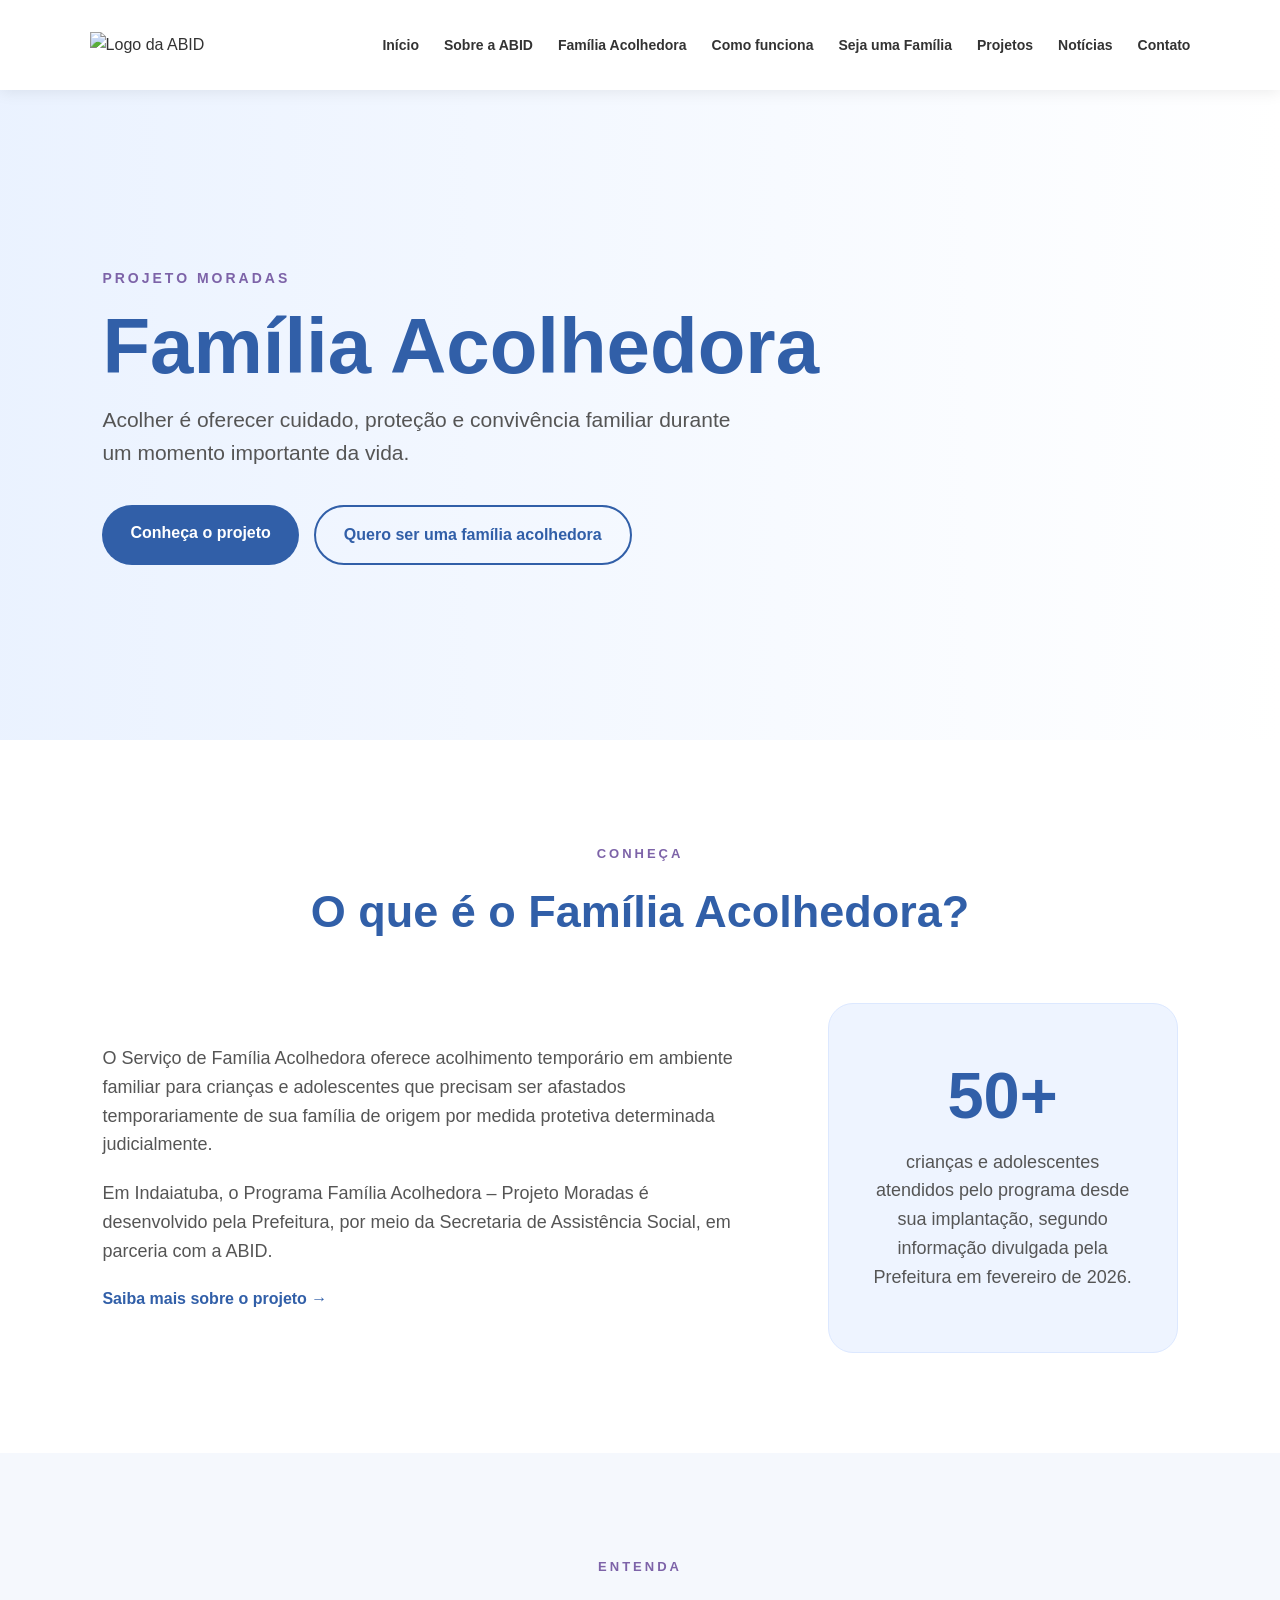
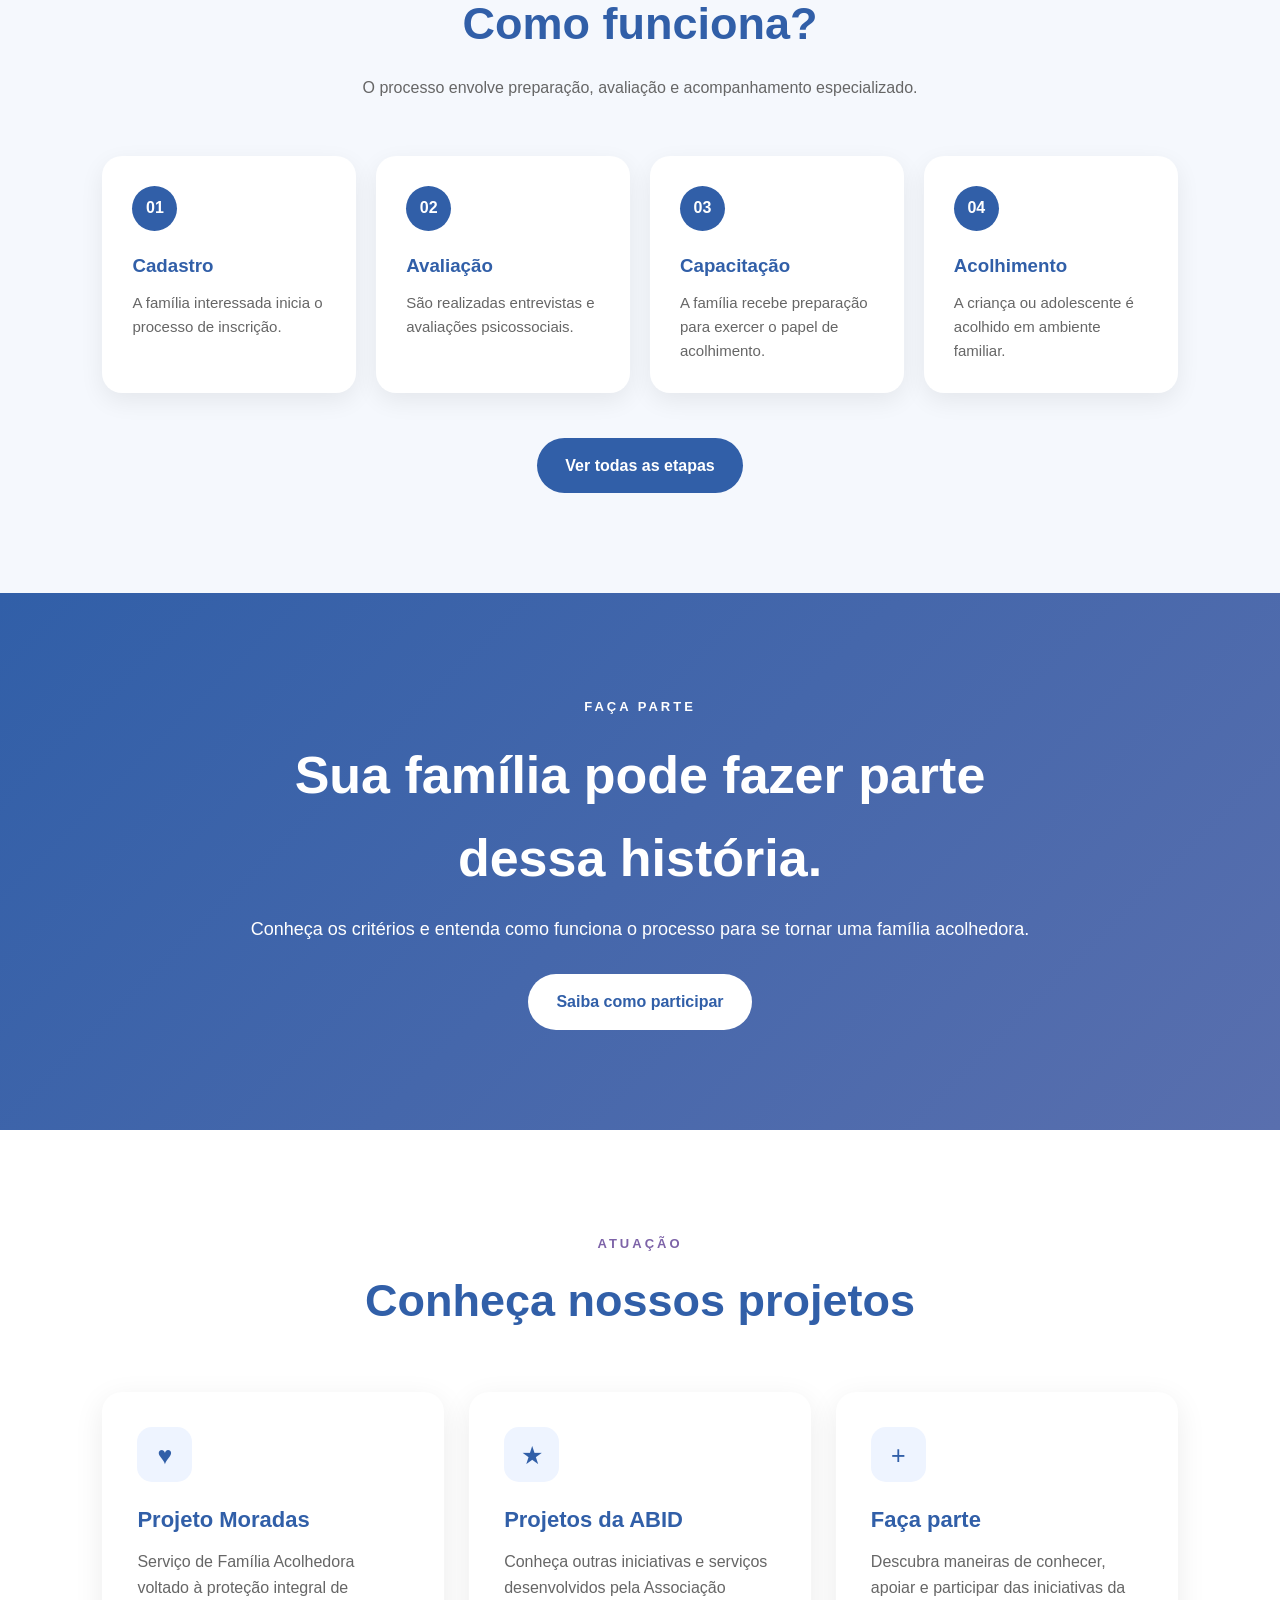
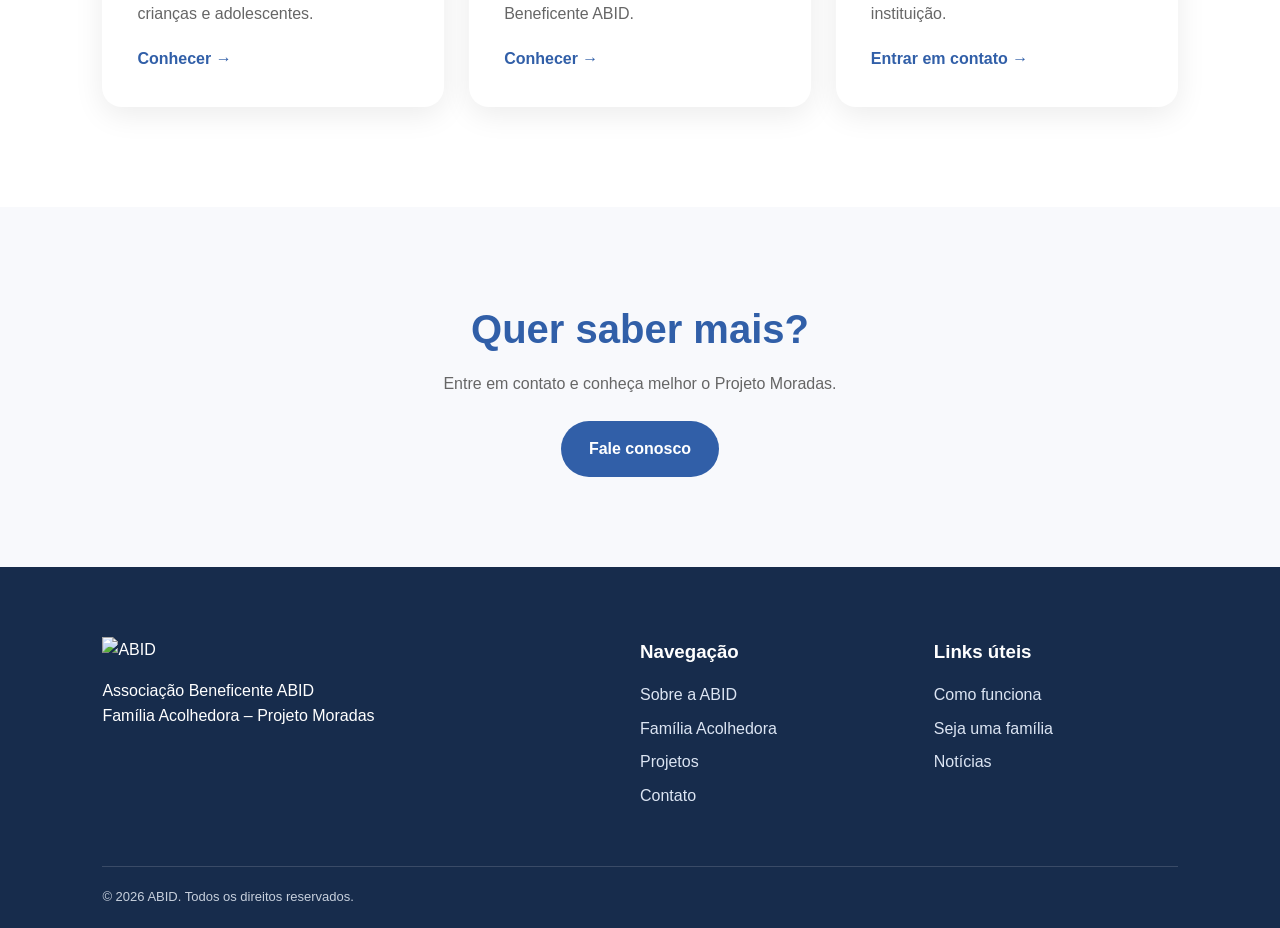
==== index.html @ ba489af8 "Add files via upload" ====
<!DOCTYPE html>
<html lang="pt-BR">

<head>
    <meta charset="UTF-8">
    <meta name="viewport" content="width=device-width, initial-scale=1.0">

    <title>ABID | Família Acolhedora - Projeto Moradas</title>

    <meta name="description"
        content="Conheça o Programa Família Acolhedora - Projeto Moradas da ABID em Indaiatuba.">

    <link rel="stylesheet" href="style.css">
</head>

<body>

    <!-- CABEÇALHO -->

    <header class="header">

        <a href="index.html" class="logo">
            <img src="./imagens/images.jpg" alt="Logo da ABID">
        </a>

        <button class="menu-button" id="menuButton">
            ☰
        </button>

        <nav class="nav" id="nav">

            <a href="index.html">Início</a>

            <a href="sobre.html">Sobre a ABID</a>

            <a href="familia-acolhedora.html">
                Família Acolhedora
            </a>

            <a href="como-funciona.html">
                Como funciona
            </a>

            <a href="seja-acolhedor.html">
                Seja uma Família
            </a>

            <a href="projetos.html">
                Projetos
            </a>

            <a href="noticias.html">
                Notícias
            </a>

            <a href="contato.html">
                Contato
            </a>

        </nav>

    </header>


    <!-- HERO -->

    <main>

        <section class="hero">

            <div class="hero-content">

                <span class="hero-label">
                    PROJETO MORADAS
                </span>

                <h1>
                    Família Acolhedora
                </h1>

                <p>
                    Acolher é oferecer cuidado, proteção e
                    convivência familiar durante um momento
                    importante da vida.
                </p>

                <div class="hero-buttons">

                    <a href="familia-acolhedora.html"
                        class="button primary">
                        Conheça o projeto
                    </a>

                    <a href="seja-acolhedor.html"
                        class="button secondary">
                        Quero ser uma família acolhedora
                    </a>

                </div>

            </div>

        </section>


        <!-- APRESENTAÇÃO -->

        <section class="section">

            <div class="section-title">

                <span>CONHEÇA</span>

                <h2>
                    O que é o Família Acolhedora?
                </h2>

            </div>

            <div class="two-columns">

                <div>

                    <p>
                        O Serviço de Família Acolhedora oferece
                        acolhimento temporário em ambiente familiar
                        para crianças e adolescentes que precisam ser
                        afastados temporariamente de sua família de
                        origem por medida protetiva determinada
                        judicialmente.
                    </p>

                    <p>
                        Em Indaiatuba, o Programa Família Acolhedora
                        – Projeto Moradas é desenvolvido pela
                        Prefeitura, por meio da Secretaria de
                        Assistência Social, em parceria com a ABID.
                    </p>

                    <a href="familia-acolhedora.html"
                        class="text-link">
                        Saiba mais sobre o projeto →
                    </a>

                </div>

                <div class="info-box">

                    <div class="info-number">
                        50+
                    </div>

                    <p>
                        crianças e adolescentes atendidos pelo
                        programa desde sua implantação, segundo
                        informação divulgada pela Prefeitura em
                        fevereiro de 2026.
                    </p>

                </div>

            </div>

        </section>


        <!-- COMO FUNCIONA -->

        <section class="section light-section">

            <div class="section-title">

                <span>ENTENDA</span>

                <h2>
                    Como funciona?
                </h2>

                <p>
                    O processo envolve preparação, avaliação e
                    acompanhamento especializado.
                </p>

            </div>

            <div class="steps">

                <div class="step">

                    <span>01</span>

                    <h3>
                        Cadastro
                    </h3>

                    <p>
                        A família interessada inicia o processo
                        de inscrição.
                    </p>

                </div>

                <div class="step">

                    <span>02</span>

                    <h3>
                        Avaliação
                    </h3>

                    <p>
                        São realizadas entrevistas e avaliações
                        psicossociais.
                    </p>

                </div>

                <div class="step">

                    <span>03</span>

                    <h3>
                        Capacitação
                    </h3>

                    <p>
                        A família recebe preparação para exercer
                        o papel de acolhimento.
                    </p>

                </div>

                <div class="step">

                    <span>04</span>

                    <h3>
                        Acolhimento
                    </h3>

                    <p>
                        A criança ou adolescente é acolhido em
                        ambiente familiar.
                    </p>

                </div>

            </div>

            <div class="center-button">

                <a href="como-funciona.html"
                    class="button primary">
                    Ver todas as etapas
                </a>

            </div>

        </section>


        <!-- SEJA UMA FAMÍLIA -->

        <section class="call-section">

            <div>

                <span>
                    FAÇA PARTE
                </span>

                <h2>
                    Sua família pode fazer parte dessa história.
                </h2>

                <p>
                    Conheça os critérios e entenda como funciona
                    o processo para se tornar uma família acolhedora.
                </p>

                <a href="seja-acolhedor.html"
                    class="button white">
                    Saiba como participar
                </a>

            </div>

        </section>


        <!-- PROJETOS -->

        <section class="section">

            <div class="section-title">

                <span>ATUAÇÃO</span>

                <h2>
                    Conheça nossos projetos
                </h2>

            </div>

            <div class="cards">

                <article class="card">

                    <div class="card-icon">
                        ♥
                    </div>

                    <h3>
                        Projeto Moradas
                    </h3>

                    <p>
                        Serviço de Família Acolhedora voltado à
                        proteção integral de crianças e adolescentes.
                    </p>

                    <a href="familia-acolhedora.html">
                        Conhecer →
                    </a>

                </article>


                <article class="card">

                    <div class="card-icon">
                        ★
                    </div>

                    <h3>
                        Projetos da ABID
                    </h3>

                    <p>
                        Conheça outras iniciativas e serviços
                        desenvolvidos pela Associação Beneficente ABID.
                    </p>

                    <a href="projetos.html">
                        Conhecer →
                    </a>

                </article>


                <article class="card">

                    <div class="card-icon">
                        +
                    </div>

                    <h3>
                        Faça parte
                    </h3>

                    <p>
                        Descubra maneiras de conhecer, apoiar e
                        participar das iniciativas da instituição.
                    </p>

                    <a href="contato.html">
                        Entrar em contato →
                    </a>

                </article>

            </div>

        </section>


        <!-- CTA -->

        <section class="final-cta">

            <h2>
                Quer saber mais?
            </h2>

            <p>
                Entre em contato e conheça melhor o Projeto Moradas.
            </p>

            <a href="contato.html"
                class="button primary">
                Fale conosco
            </a>

        </section>

    </main>


    <!-- RODAPÉ -->

    <footer class="footer">

        <div class="footer-content">

            <div>

                <img
                    src="./imagens/images.jpg"
                    alt="ABID"
                    class="footer-logo"
                >

                <p>
                    Associação Beneficente ABID
                </p>

                <p>
                    Família Acolhedora – Projeto Moradas
                </p>

            </div>


            <div>

                <h3>
                    Navegação
                </h3>

                <a href="sobre.html">
                    Sobre a ABID
                </a>

                <a href="familia-acolhedora.html">
                    Família Acolhedora
                </a>

                <a href="projetos.html">
                    Projetos
                </a>

                <a href="contato.html">
                    Contato
                </a>

            </div>


            <div>

                <h3>
                    Links úteis
                </h3>

                <a href="como-funciona.html">
                    Como funciona
                </a>

                <a href="seja-acolhedor.html">
                    Seja uma família
                </a>

                <a href="noticias.html">
                    Notícias
                </a>

            </div>

        </div>


        <div class="footer-bottom">

            <p>
                © 2026 ABID. Todos os direitos reservados.
            </p>

        </div>

    </footer>


    <script src="script.js"></script>

</body>

</html>
---- style.css ----
* {
    margin: 0;
    padding: 0;
    box-sizing: border-box;
}

html {
    scroll-behavior: smooth;
}

body {
    font-family: Arial, Helvetica, sans-serif;
    color: #333;
    background: #fff;
    line-height: 1.6;
}

a {
    text-decoration: none;
    color: inherit;
}


/* HEADER */

.header {
    height: 90px;
    padding: 0 7%;
    display: flex;
    align-items: center;
    justify-content: space-between;

    background: #fff;

    position: sticky;
    top: 0;

    z-index: 1000;

    box-shadow: 0 2px 15px rgba(0,0,0,.08);
}

.logo img {
    width: 105px;
}

.nav {
    display: flex;
    align-items: center;
    gap: 25px;
}

.nav a {
    font-size: 14px;
    font-weight: 600;
    color: #333;
    transition: .3s;
}

.nav a:hover {
    color: #315fa8;
}

.menu-button {
    display: none;
    border: none;
    background: none;
    font-size: 30px;
    cursor: pointer;
}


/* HERO */

.hero {
    min-height: 650px;

    display: flex;
    align-items: center;

    padding: 80px 8%;

    background:
        linear-gradient(
            90deg,
            rgba(234,242,255,.98),
            rgba(255,255,255,.75)
        );
}

.hero-content {
    max-width: 750px;
}

.hero-label {
    color: #7d63a8;
    font-size: 14px;
    font-weight: bold;
    letter-spacing: 3px;
}

.hero h1 {
    margin: 15px 0;

    font-size: clamp(45px, 7vw, 78px);

    line-height: 1.05;

    color: #315fa8;
}

.hero p {
    max-width: 650px;

    font-size: 21px;

    color: #555;

    margin-bottom: 35px;
}

.hero-buttons {
    display: flex;
    flex-wrap: wrap;
    gap: 15px;
}


/* BOTÕES */

.button {
    display: inline-block;

    padding: 15px 28px;

    border-radius: 30px;

    font-weight: bold;

    transition: .3s;
}

.button.primary {
    color: white;
    background: #315fa8;
}

.button.primary:hover {
    background: #244b86;
    transform: translateY(-2px);
}

.button.secondary {
    color: #315fa8;
    border: 2px solid #315fa8;
}

.button.secondary:hover {
    color: white;
    background: #315fa8;
}

.button.white {
    background: white;
    color: #315fa8;
}

.button.white:hover {
    transform: translateY(-2px);
}


/* SEÇÕES */

.section {
    padding: 100px 8%;
}

.light-section {
    background: #f5f8fd;
}

.section-title {
    max-width: 800px;
    margin: 0 auto 55px;

    text-align: center;
}

.section-title span {
    color: #7d63a8;

    font-weight: bold;

    font-size: 13px;

    letter-spacing: 3px;
}

.section-title h2 {
    color: #315fa8;

    font-size: clamp(30px, 4vw, 45px);

    margin: 10px 0 15px;
}

.section-title p {
    color: #666;
}


/* DUAS COLUNAS */

.two-columns {
    max-width: 1100px;

    margin: auto;

    display: grid;

    grid-template-columns: 1fr 350px;

    gap: 70px;

    align-items: center;
}

.two-columns p {
    margin-bottom: 20px;

    color: #555;

    font-size: 18px;
}

.text-link {
    color: #315fa8;

    font-weight: bold;
}

.info-box {
    padding: 40px;

    text-align: center;

    border-radius: 25px;

    background: #eef4ff;

    border: 1px solid #dce8ff;
}

.info-number {
    font-size: 65px;

    font-weight: bold;

    color: #315fa8;
}


/* ETAPAS */

.steps {
    max-width: 1100px;

    margin: auto;

    display: grid;

    grid-template-columns: repeat(4, 1fr);

    gap: 20px;
}

.step {
    padding: 30px;

    background: white;

    border-radius: 20px;

    box-shadow: 0 8px 25px rgba(0,0,0,.07);
}

.step span {
    display: inline-flex;

    width: 45px;
    height: 45px;

    align-items: center;
    justify-content: center;

    border-radius: 50%;

    color: white;

    background: #315fa8;

    font-weight: bold;

    margin-bottom: 20px;
}

.step h3 {
    color: #315fa8;

    margin-bottom: 10px;
}

.step p {
    color: #666;

    font-size: 15px;
}

.center-button {
    text-align: center;

    margin-top: 45px;
}


/* CHAMADA */

.call-section {
    padding: 100px 8%;

    background:
        linear-gradient(
            135deg,
            #315fa8,
            #596fae
        );

    color: white;
}

.call-section > div {
    max-width: 850px;

    margin: auto;

    text-align: center;
}

.call-section span {
    font-size: 13px;

    letter-spacing: 3px;

    font-weight: bold;
}

.call-section h2 {
    font-size: clamp(32px, 5vw, 52px);

    margin: 15px 0;
}

.call-section p {
    font-size: 18px;

    margin-bottom: 30px;
}


/* CARDS */

.cards {
    max-width: 1200px;

    margin: auto;

    display: grid;

    grid-template-columns: repeat(3, 1fr);

    gap: 25px;
}

.card {
    padding: 35px;

    border-radius: 20px;

    background: white;

    box-shadow: 0 8px 30px rgba(0,0,0,.08);

    transition: .3s;
}

.card:hover {
    transform: translateY(-7px);
}

.card-icon {
    width: 55px;
    height: 55px;

    display: flex;

    align-items: center;
    justify-content: center;

    border-radius: 15px;

    background: #eef4ff;

    color: #315fa8;

    font-size: 25px;

    margin-bottom: 20px;
}

.card h3 {
    color: #315fa8;

    font-size: 22px;

    margin-bottom: 12px;
}

.card p {
    color: #666;

    margin-bottom: 20px;
}

.card a {
    color: #315fa8;

    font-weight: bold;
}


/* CTA */

.final-cta {
    padding: 90px 20px;

    text-align: center;

    background: #f8f9fc;
}

.final-cta h2 {
    font-size: 40px;

    color: #315fa8;

    margin-bottom: 10px;
}

.final-cta p {
    color: #666;

    margin-bottom: 25px;
}


/* FOOTER */

.footer {
    background: #172c4c;

    color: white;

    padding: 70px 8% 20px;
}

.footer-content {
    max-width: 1200px;

    margin: auto;

    display: grid;

    grid-template-columns: 2fr 1fr 1fr;

    gap: 50px;
}

.footer-logo {
    width: 100px;

    margin-bottom: 15px;
}

.footer h3 {
    margin-bottom: 15px;
}

.footer a {
    display: block;

    color: #dce5f3;

    margin-bottom: 8px;
}

.footer a:hover {
    color: white;
}

.footer-bottom {
    max-width: 1200px;

    margin: 50px auto 0;

    padding-top: 20px;

    border-top: 1px solid rgba(255,255,255,.15);

    color: #c7d0dd;

    font-size: 13px;
}


/* CELULAR */

@media (max-width: 1000px) {

    .menu-button {
        display: block;
    }

    .nav {
        display: none;

        position: absolute;

        top: 90px;
        left: 0;

        width: 100%;

        padding: 25px;

        background: white;

        flex-direction: column;

        box-shadow: 0 10px 20px rgba(0,0,0,.08);
    }

    .nav.active {
        display: flex;
    }

    .two-columns {
        grid-template-columns: 1fr;
    }

    .steps {
        grid-template-columns: repeat(2, 1fr);
    }

    .cards {
        grid-template-columns: 1fr;
    }

    .footer-content {
        grid-template-columns: 1fr;
    }
}


@media (max-width: 600px) {

    .header {
        padding: 0 5%;
    }

    .hero {
        min-height: 580px;

        padding: 60px 6%;
    }

    .hero p {
        font-size: 17px;
    }

    .hero-buttons {
        flex-direction: column;
    }

    .button {
        text-align: center;
    }

    .section {
        padding: 70px 6%;
    }

    .steps {
        grid-template-columns: 1fr;
    }

    .call-section {
        padding: 80px 6%;
    }
}

/* FORMULÁRIO DE CONTATO */

.contact-form {
    max-width: 800px;
    margin: auto;

    display: flex;
    flex-direction: column;

    gap: 18px;
}

.contact-form input,
.contact-form textarea {
    width: 100%;

    padding: 16px 18px;

    border: 1px solid #d9dfeb;

    border-radius: 12px;

    font-family: Arial, Helvetica, sans-serif;

    font-size: 16px;

    outline: none;

    transition: .3s;
}

.contact-form input:focus,
.contact-form textarea:focus {
    border-color: #315fa8;

    box-shadow: 0 0 0 3px rgba(49, 95, 168, .1);
}

.contact-form textarea {
    resize: vertical;
}

.contact-form button {
    border: none;

    cursor: pointer;

    align-self: flex-start;
}
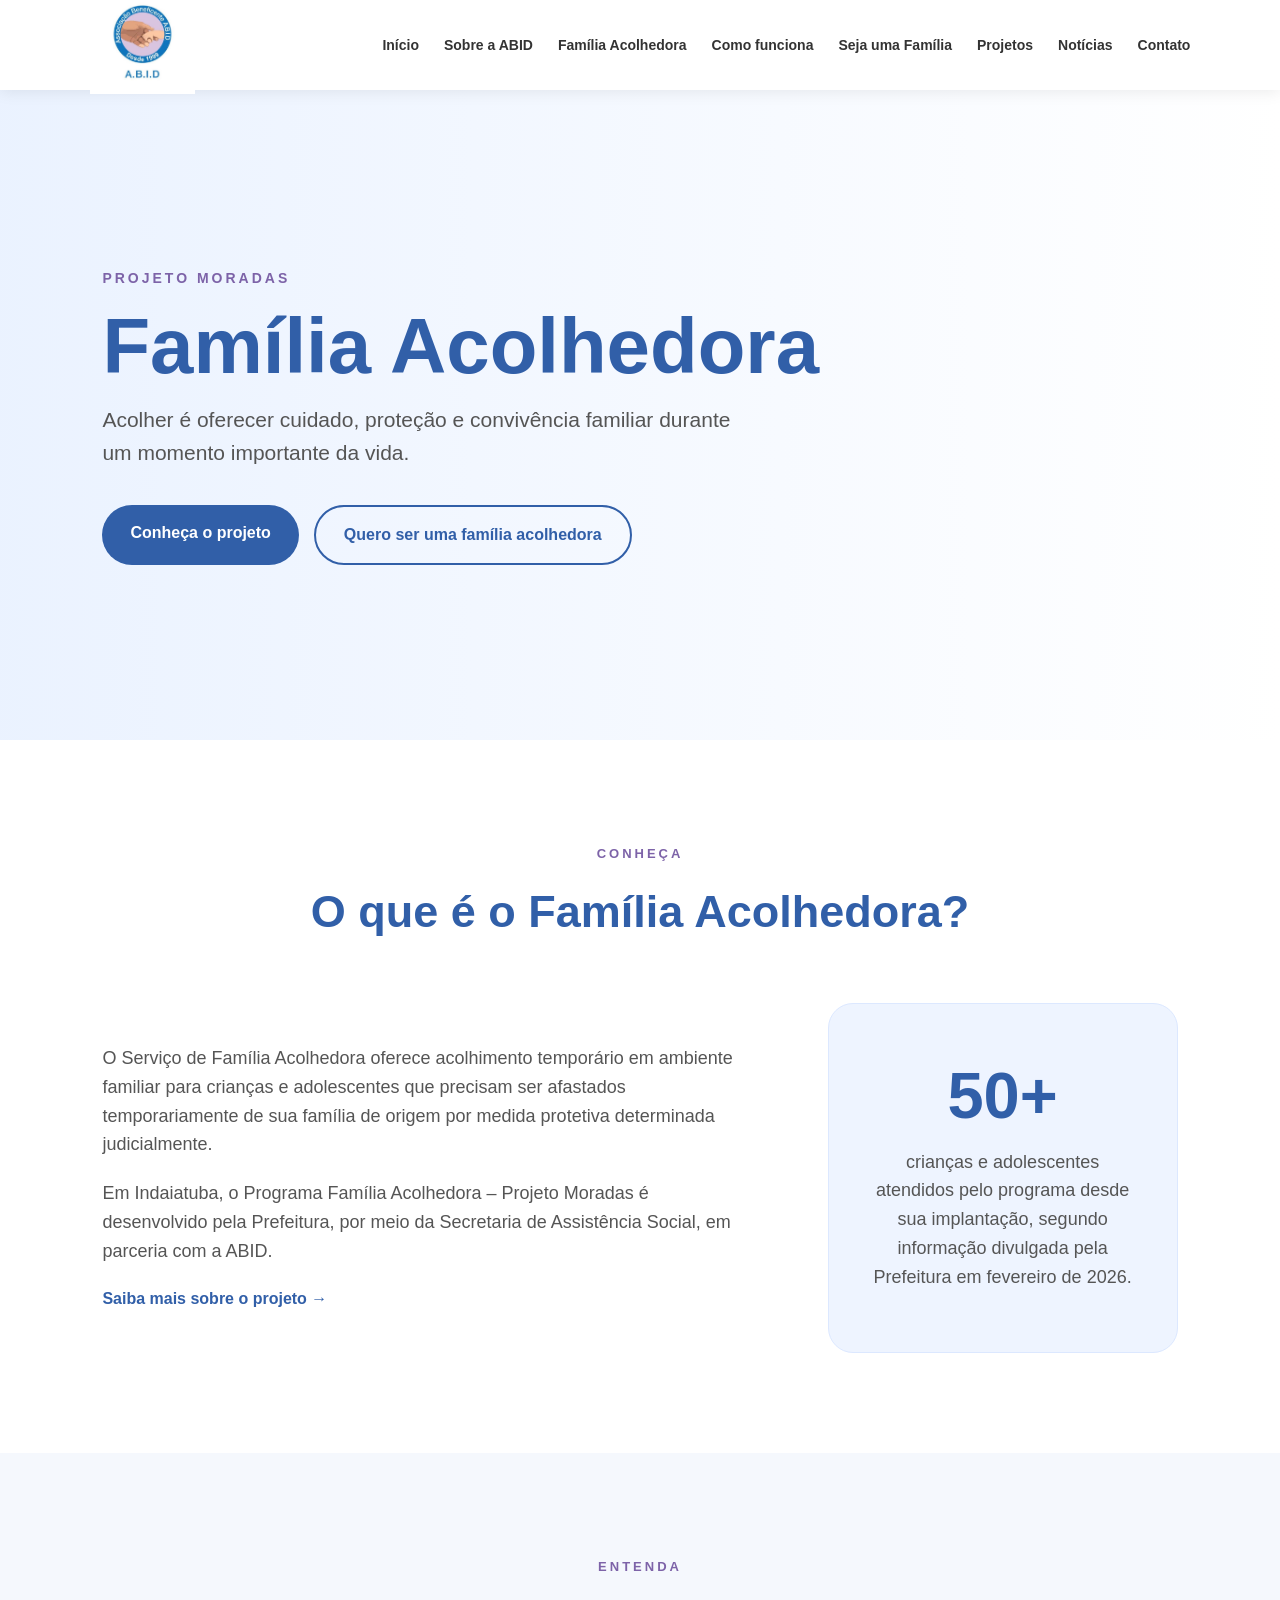
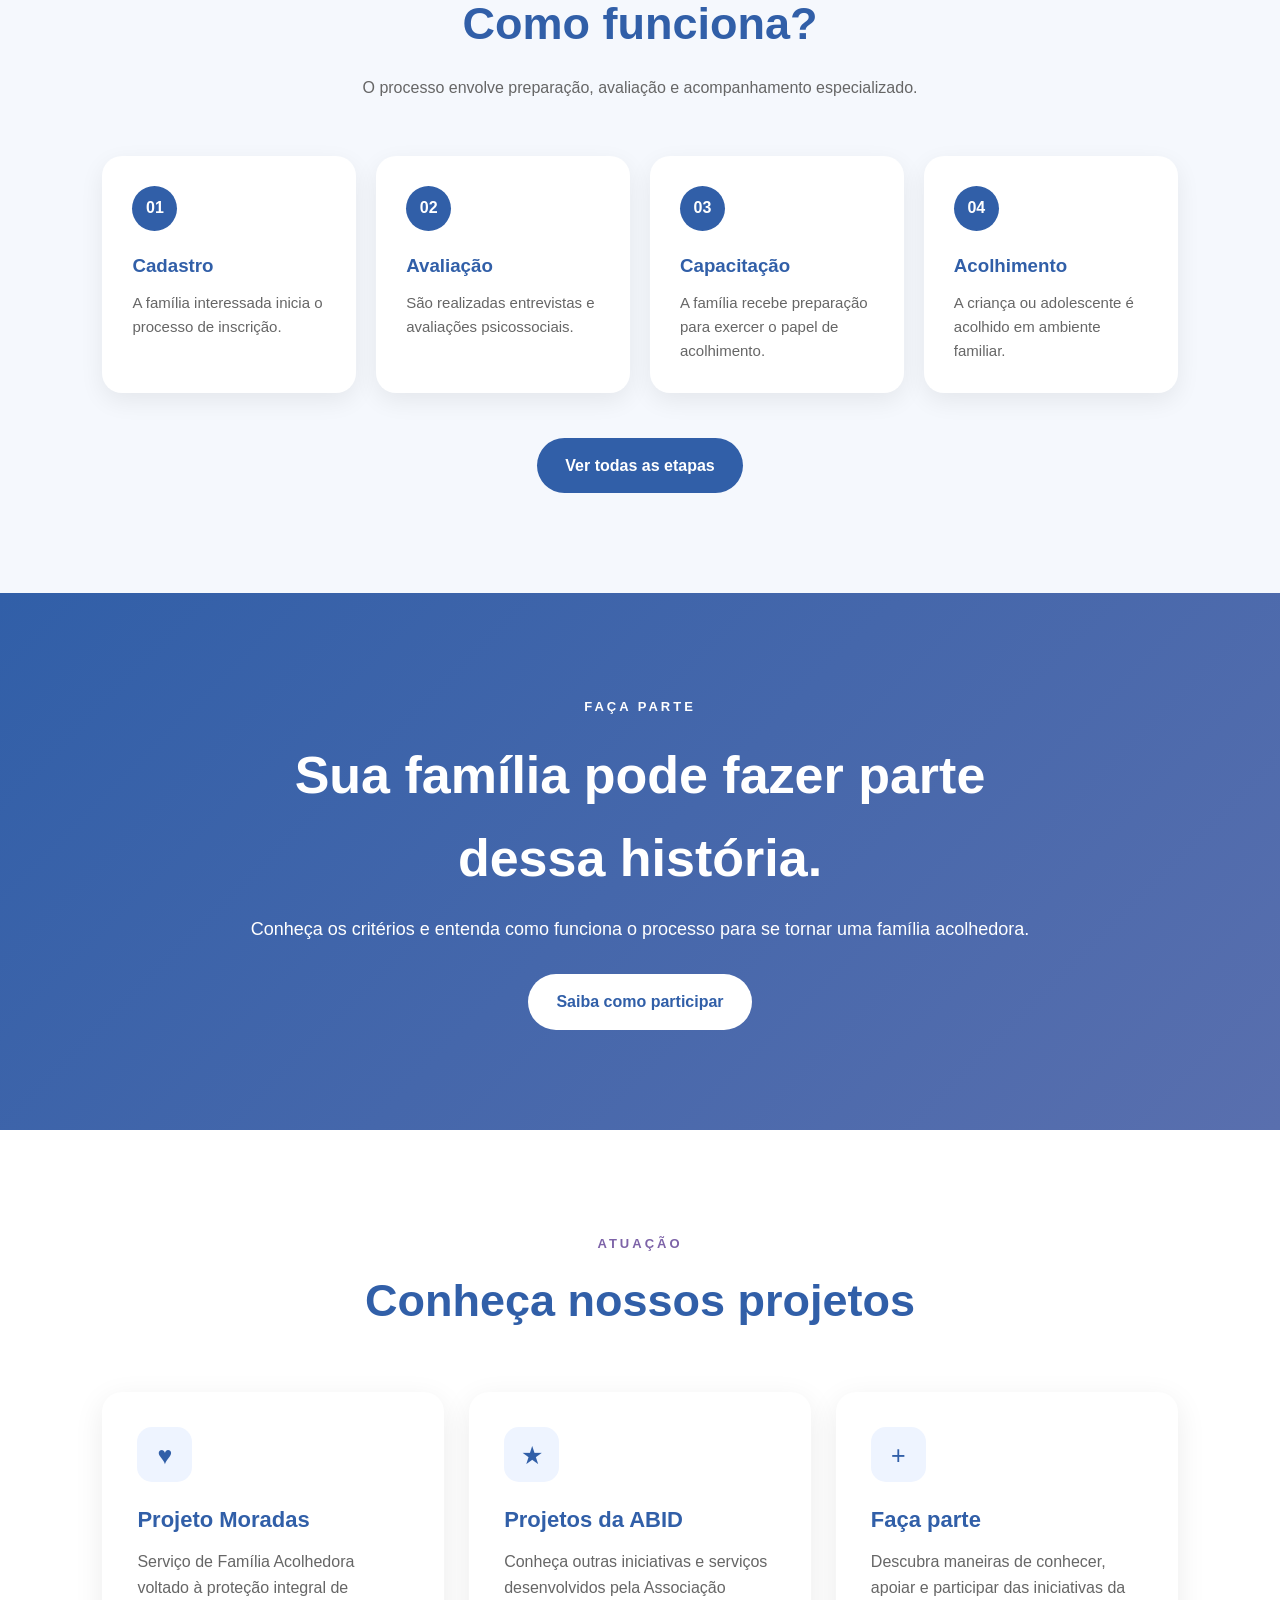
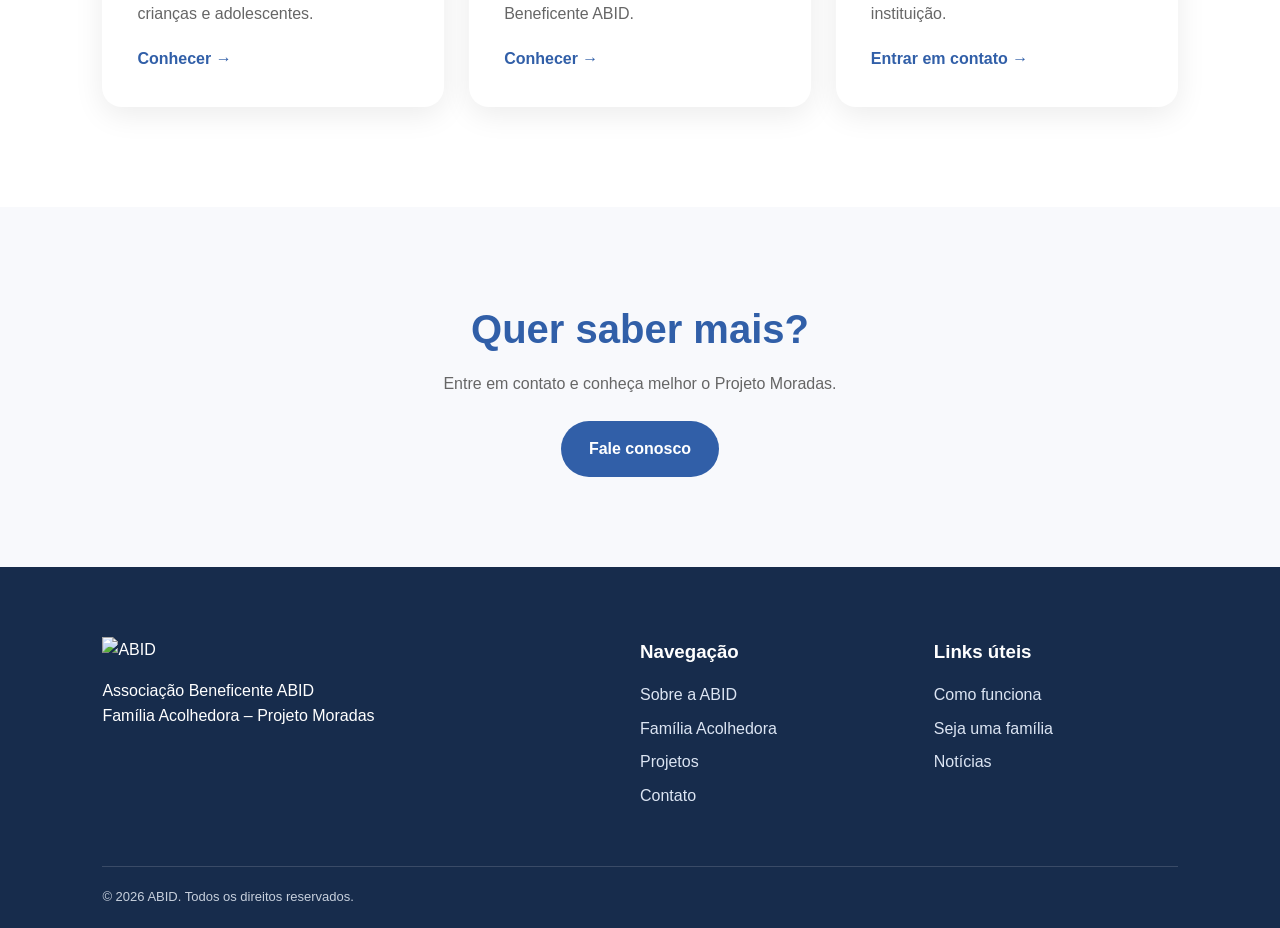
==== commit a93cb3e2: "Update index.html" ====
--- a/index.html
+++ b/index.html
@@ -20,7 +20,7 @@
     <header class="header">
 
         <a href="index.html" class="logo">
-            <img src="./imagens/images.jpg" alt="Logo da ABID">
+            <img src="images.jpg" alt="Logo da ABID">
         </a>
 
         <button class="menu-button" id="menuButton">
@@ -484,4 +484,4 @@
 
 </body>
 
-</html>+</html>
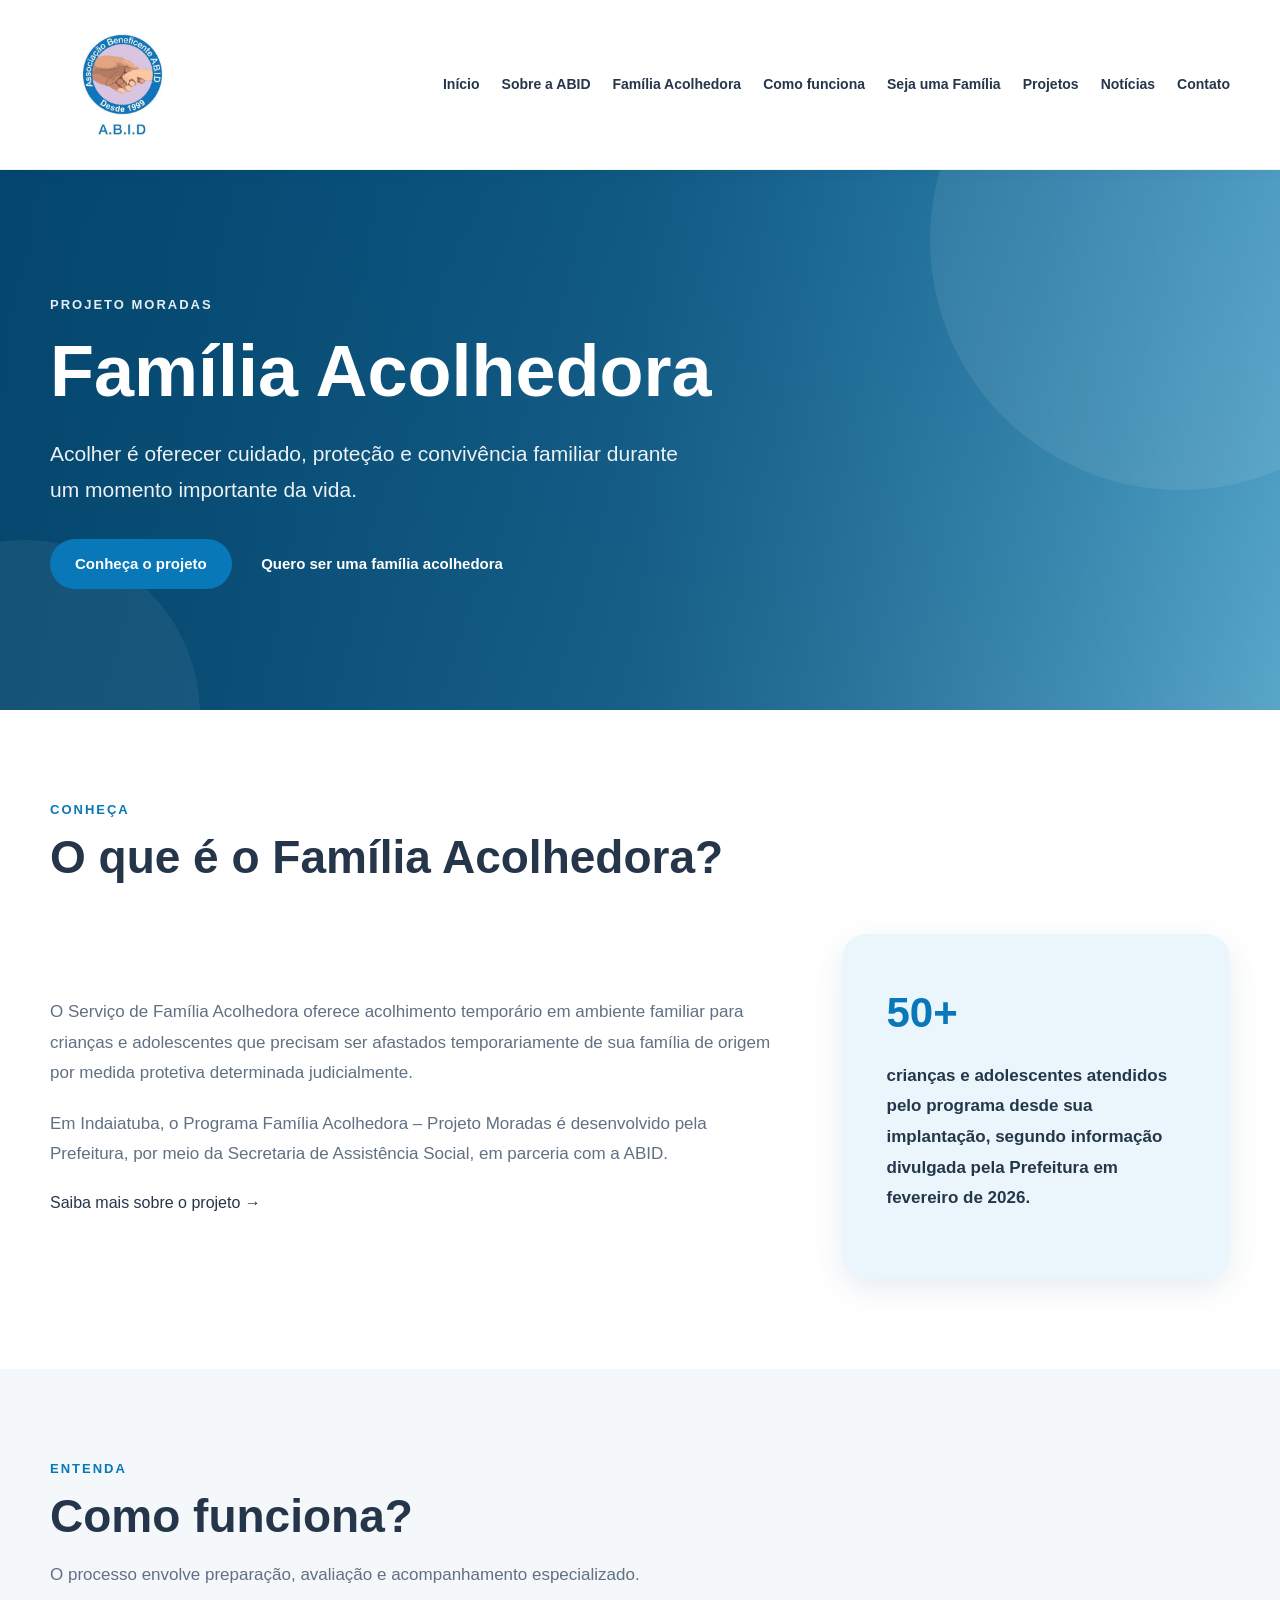
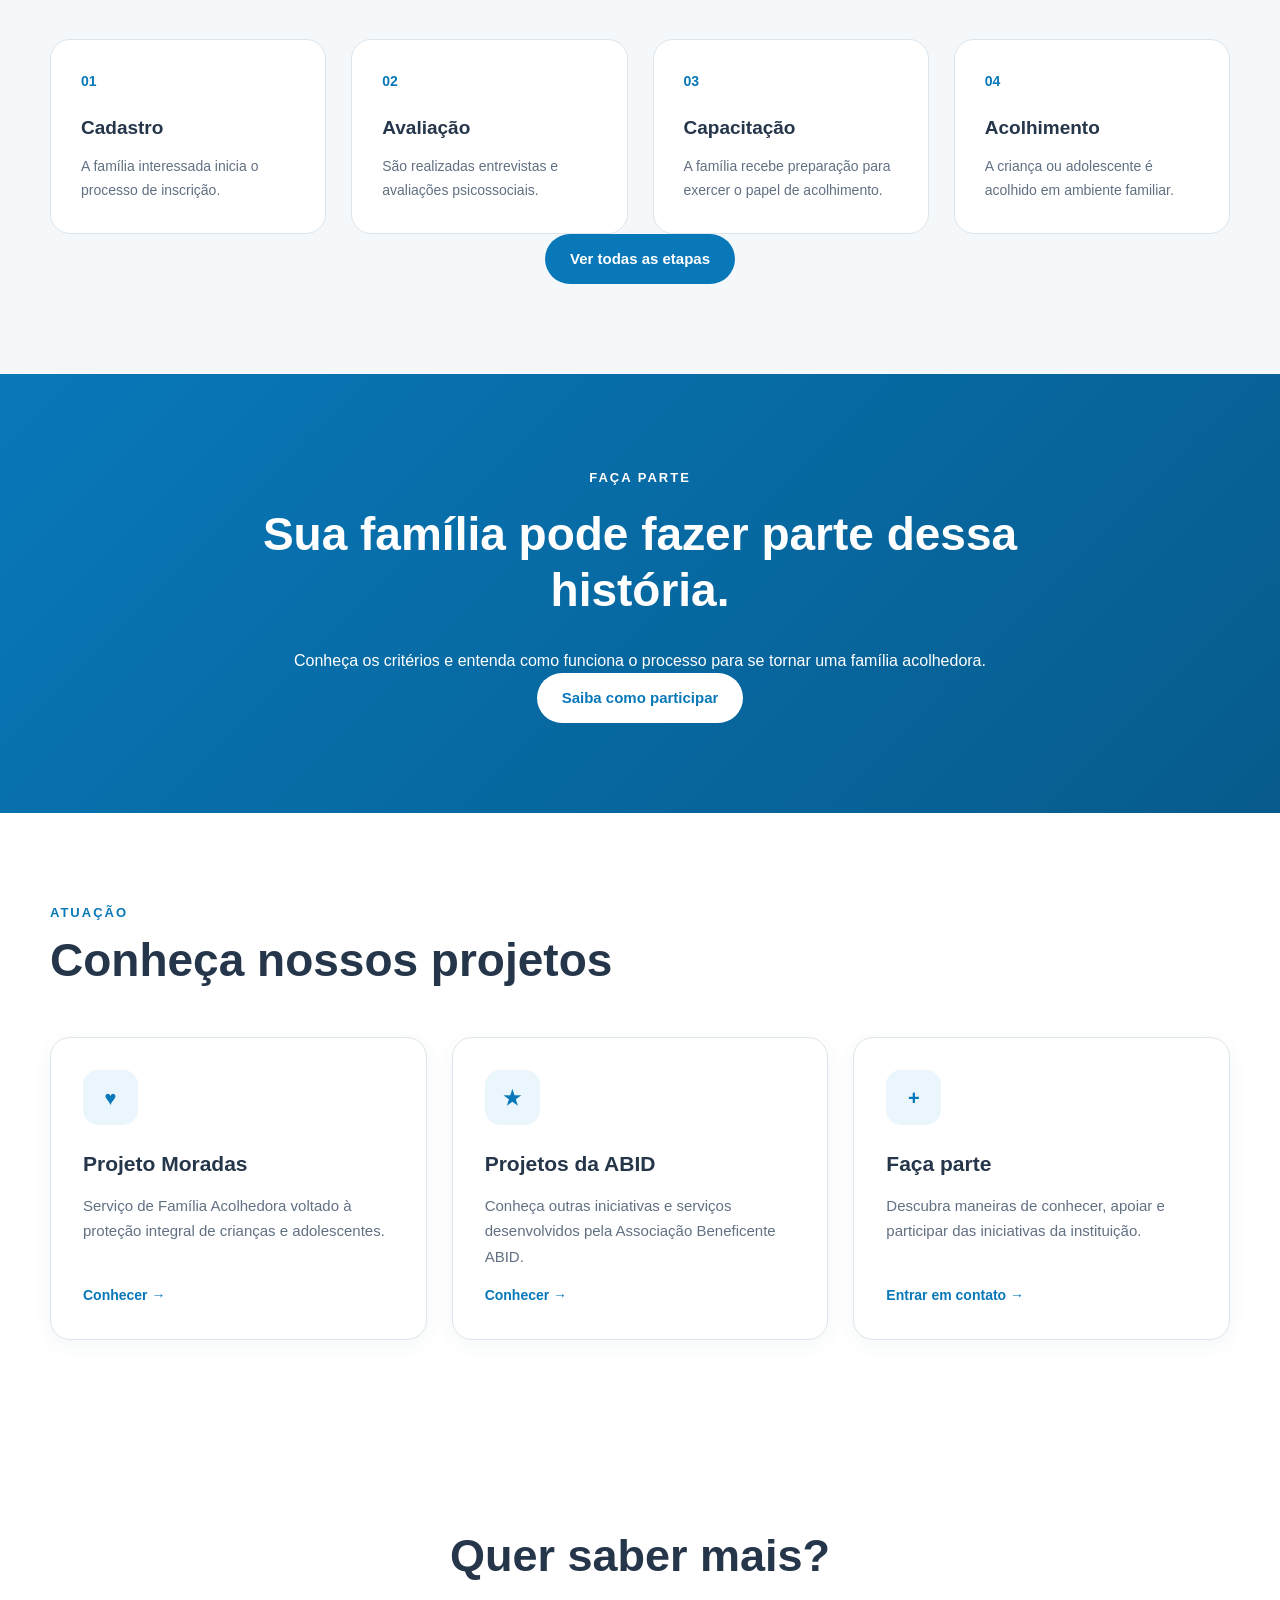
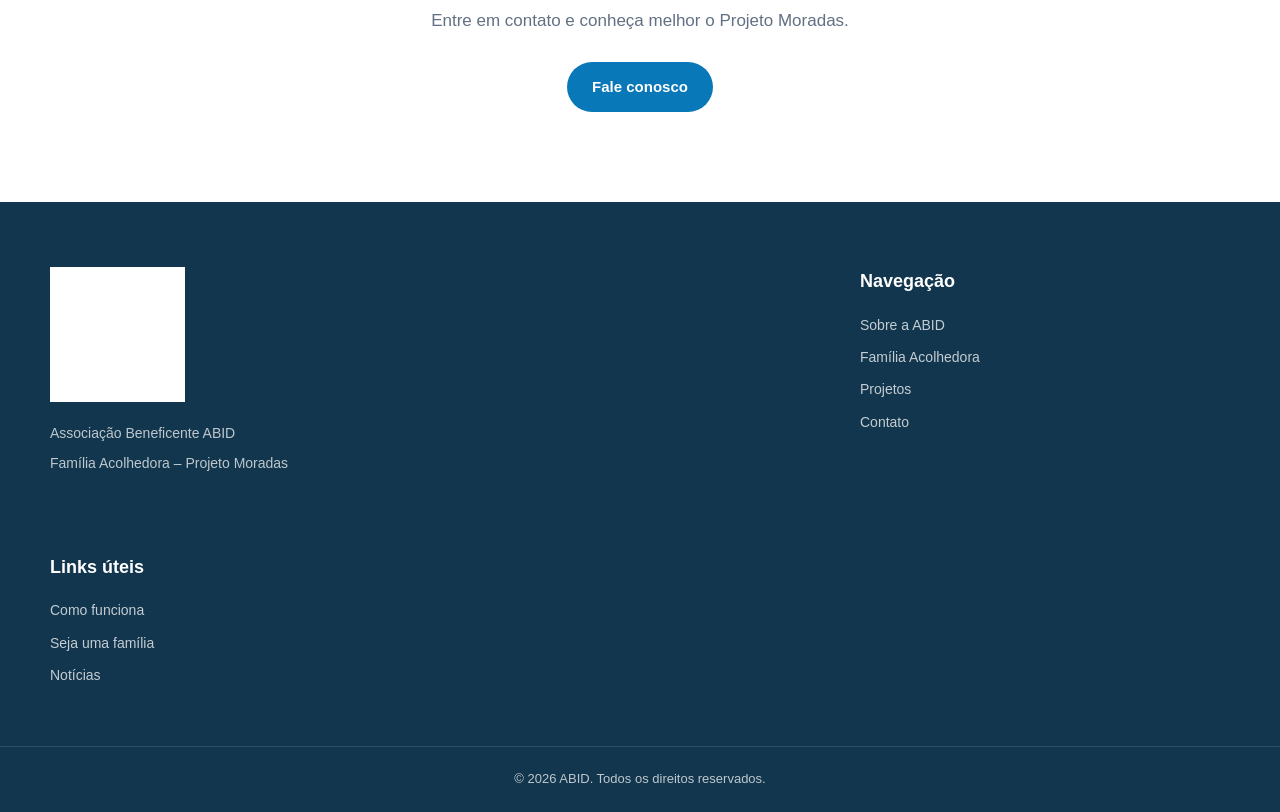
==== commit d509f966: "Update index.html" ====
--- a/index.html
+++ b/index.html
@@ -405,7 +405,7 @@
             <div>
 
                 <img
-                    src="./imagens/images.jpg"
+                    src="images.jpg"
                     alt="ABID"
                     class="footer-logo"
                 >
--- a/style.css
+++ b/style.css
@@ -1,3 +1,13 @@
+/* =========================================================
+   ABID - SITE
+   CSS COMPLETO E RESPONSIVO
+   ========================================================= */
+
+
+/* =========================================================
+   RESET
+   ========================================================= */
+
 * {
     margin: 0;
     padding: 0;
@@ -10,9 +20,16 @@
 
 body {
     font-family: Arial, Helvetica, sans-serif;
-    color: #333;
-    background: #fff;
+    color: #26364a;
+    background: #ffffff;
     line-height: 1.6;
+    overflow-x: hidden;
+}
+
+img {
+    max-width: 100%;
+    height: auto;
+    display: block;
 }
 
 a {
@@ -20,206 +37,395 @@
     color: inherit;
 }
 
-
-/* HEADER */
+button,
+input,
+textarea {
+    font-family: inherit;
+}
+
+
+/* =========================================================
+   CORES
+   ========================================================= */
+
+:root {
+    --azul: #0878b9;
+    --azul-escuro: #075b8c;
+    --azul-claro: #eaf6fc;
+
+    --texto: #26364a;
+    --texto-claro: #617083;
+
+    --branco: #ffffff;
+    --cinza: #f5f8fa;
+    --borda: #dce5eb;
+
+    --sombra: 0 10px 30px rgba(30, 70, 100, 0.10);
+
+    --largura: 1180px;
+}
+
+
+/* =========================================================
+   CONTAINER
+   ========================================================= */
+
+.container {
+    width: min(1180px, calc(100% - 40px));
+    margin: 0 auto;
+}
+
+
+/* =========================================================
+   CABEÇALHO
+   ========================================================= */
 
 .header {
-    height: 90px;
-    padding: 0 7%;
+    width: 100%;
+    min-height: 82px;
+
+    background: var(--branco);
+
     display: flex;
     align-items: center;
     justify-content: space-between;
 
-    background: #fff;
+    padding: 12px max(20px, calc((100% - var(--largura)) / 2));
+
+    border-bottom: 1px solid rgba(0, 0, 0, 0.06);
 
     position: sticky;
     top: 0;
-
     z-index: 1000;
 
-    box-shadow: 0 2px 15px rgba(0,0,0,.08);
+    box-shadow: 0 2px 15px rgba(0, 0, 0, 0.04);
+}
+
+
+/* =========================================================
+   LOGO
+   ========================================================= */
+
+.logo {
+    display: flex;
+    align-items: center;
+
+    flex-shrink: 0;
 }
 
 .logo img {
-    width: 105px;
-}
+    width: 145px;
+    height: auto;
+}
+
+
+/* =========================================================
+   MENU
+   ========================================================= */
 
 .nav {
     display: flex;
     align-items: center;
-    gap: 25px;
+    gap: 22px;
 }
 
 .nav a {
+    color: var(--texto);
+
     font-size: 14px;
     font-weight: 600;
-    color: #333;
-    transition: .3s;
+
+    padding: 10px 0;
+
+    position: relative;
+
+    transition: color 0.25s ease;
+}
+
+.nav a::after {
+    content: "";
+
+    position: absolute;
+
+    left: 0;
+    bottom: 2px;
+
+    width: 0;
+    height: 2px;
+
+    background: var(--azul);
+
+    transition: width 0.25s ease;
 }
 
 .nav a:hover {
-    color: #315fa8;
-}
+    color: var(--azul);
+}
+
+.nav a:hover::after {
+    width: 100%;
+}
+
+
+/* =========================================================
+   BOTÃO DO MENU MOBILE
+   ========================================================= */
 
 .menu-button {
     display: none;
+
     border: none;
-    background: none;
-    font-size: 30px;
+    background: transparent;
+
+    font-size: 28px;
+
+    color: var(--azul);
+
     cursor: pointer;
-}
-
-
-/* HERO */
+
+    padding: 5px 8px;
+}
+
+
+/* =========================================================
+   HERO
+   ========================================================= */
 
 .hero {
-    min-height: 650px;
+    min-height: 540px;
 
     display: flex;
     align-items: center;
 
-    padding: 80px 8%;
+    position: relative;
 
     background:
         linear-gradient(
             90deg,
-            rgba(234,242,255,.98),
-            rgba(255,255,255,.75)
+            rgba(4, 67, 105, 0.94),
+            rgba(4, 67, 105, 0.72),
+            rgba(4, 67, 105, 0.25)
+        ),
+        linear-gradient(
+            135deg,
+            #0878b9,
+            #75c7e8
         );
+
+    color: white;
+
+    overflow: hidden;
+}
+
+.hero::before {
+    content: "";
+
+    position: absolute;
+
+    width: 500px;
+    height: 500px;
+
+    border-radius: 50%;
+
+    right: -150px;
+    top: -180px;
+
+    background: rgba(255, 255, 255, 0.08);
+}
+
+.hero::after {
+    content: "";
+
+    position: absolute;
+
+    width: 350px;
+    height: 350px;
+
+    border-radius: 50%;
+
+    left: -150px;
+    bottom: -180px;
+
+    background: rgba(255, 255, 255, 0.06);
 }
 
 .hero-content {
-    max-width: 750px;
+    width: min(1180px, calc(100% - 40px));
+
+    margin: 0 auto;
+
+    position: relative;
+
+    z-index: 2;
+
+    padding: 80px 0;
 }
 
 .hero-label {
-    color: #7d63a8;
-    font-size: 14px;
-    font-weight: bold;
-    letter-spacing: 3px;
+    display: inline-block;
+
+    font-size: 13px;
+    font-weight: 700;
+
+    letter-spacing: 2px;
+
+    margin-bottom: 18px;
+
+    opacity: 0.9;
 }
 
 .hero h1 {
-    margin: 15px 0;
-
-    font-size: clamp(45px, 7vw, 78px);
-
-    line-height: 1.05;
-
-    color: #315fa8;
+    max-width: 760px;
+
+    font-size: clamp(42px, 6vw, 72px);
+
+    line-height: 1.08;
+
+    margin-bottom: 25px;
 }
 
 .hero p {
     max-width: 650px;
 
-    font-size: 21px;
-
-    color: #555;
-
-    margin-bottom: 35px;
-}
-
-.hero-buttons {
-    display: flex;
-    flex-wrap: wrap;
-    gap: 15px;
-}
-
-
-/* BOTÕES */
+    font-size: clamp(17px, 2vw, 21px);
+
+    line-height: 1.7;
+
+    margin-bottom: 32px;
+
+    color: rgba(255, 255, 255, 0.92);
+}
+
+
+/* =========================================================
+   BOTÕES
+   ========================================================= */
 
 .button {
-    display: inline-block;
-
-    padding: 15px 28px;
+    display: inline-flex;
+
+    align-items: center;
+    justify-content: center;
+
+    min-height: 50px;
+
+    padding: 13px 25px;
 
     border-radius: 30px;
 
-    font-weight: bold;
-
-    transition: .3s;
+    font-size: 15px;
+    font-weight: 700;
+
+    transition:
+        transform 0.2s ease,
+        box-shadow 0.2s ease,
+        background 0.2s ease;
+
+    cursor: pointer;
+}
+
+.button:hover {
+    transform: translateY(-2px);
+
+    box-shadow: 0 8px 20px rgba(0, 0, 0, 0.15);
 }
 
 .button.primary {
+    background: var(--azul);
+
     color: white;
-    background: #315fa8;
 }
 
 .button.primary:hover {
-    background: #244b86;
-    transform: translateY(-2px);
-}
-
-.button.secondary {
-    color: #315fa8;
-    border: 2px solid #315fa8;
-}
-
-.button.secondary:hover {
-    color: white;
-    background: #315fa8;
+    background: var(--azul-escuro);
 }
 
 .button.white {
     background: white;
-    color: #315fa8;
+
+    color: var(--azul);
 }
 
 .button.white:hover {
-    transform: translateY(-2px);
-}
-
-
-/* SEÇÕES */
+    background: #f1f8fc;
+}
+
+
+/* =========================================================
+   SEÇÕES
+   ========================================================= */
 
 .section {
-    padding: 100px 8%;
+    width: min(var(--largura), calc(100% - 40px));
+
+    margin: 0 auto;
+
+    padding: 90px 0;
 }
 
 .light-section {
-    background: #f5f8fd;
-}
+    width: 100%;
+
+    max-width: none;
+
+    padding-left: max(20px, calc((100% - var(--largura)) / 2));
+    padding-right: max(20px, calc((100% - var(--largura)) / 2));
+
+    background: var(--cinza);
+}
+
+
+/* =========================================================
+   TÍTULOS DAS SEÇÕES
+   ========================================================= */
 
 .section-title {
-    max-width: 800px;
-    margin: 0 auto 55px;
-
-    text-align: center;
+    max-width: 780px;
+
+    margin-bottom: 50px;
 }
 
 .section-title span {
-    color: #7d63a8;
-
-    font-weight: bold;
+    display: block;
+
+    color: var(--azul);
 
     font-size: 13px;
 
-    letter-spacing: 3px;
+    font-weight: 800;
+
+    letter-spacing: 2px;
+
+    margin-bottom: 10px;
 }
 
 .section-title h2 {
-    color: #315fa8;
-
-    font-size: clamp(30px, 4vw, 45px);
-
-    margin: 10px 0 15px;
+    color: var(--texto);
+
+    font-size: clamp(30px, 4vw, 46px);
+
+    line-height: 1.15;
+
+    margin-bottom: 18px;
 }
 
 .section-title p {
-    color: #666;
-}
-
-
-/* DUAS COLUNAS */
+    color: var(--texto-claro);
+
+    font-size: 17px;
+
+    line-height: 1.7;
+}
+
+
+/* =========================================================
+   DUAS COLUNAS
+   ========================================================= */
 
 .two-columns {
-    max-width: 1100px;
-
-    margin: auto;
-
     display: grid;
 
-    grid-template-columns: 1fr 350px;
+    grid-template-columns: 1.3fr 0.7fr;
 
     gap: 70px;
 
@@ -227,395 +433,300 @@
 }
 
 .two-columns p {
+    color: var(--texto-claro);
+
+    font-size: 17px;
+
+    line-height: 1.8;
+
     margin-bottom: 20px;
-
-    color: #555;
-
-    font-size: 18px;
-}
-
-.text-link {
-    color: #315fa8;
-
-    font-weight: bold;
-}
+}
+
+
+/* =========================================================
+   BOX DE INFORMAÇÃO
+   ========================================================= */
 
 .info-box {
-    padding: 40px;
-
-    text-align: center;
+    background: var(--azul-claro);
 
     border-radius: 25px;
 
-    background: #eef4ff;
-
-    border: 1px solid #dce8ff;
+    padding: 45px;
+
+    min-height: 230px;
+
+    display: flex;
+    flex-direction: column;
+
+    justify-content: center;
+
+    box-shadow: var(--sombra);
 }
 
 .info-number {
-    font-size: 65px;
-
-    font-weight: bold;
-
-    color: #315fa8;
-}
-
-
-/* ETAPAS */
-
-.steps {
-    max-width: 1100px;
-
-    margin: auto;
-
+    color: var(--azul);
+
+    font-size: 42px;
+
+    font-weight: 800;
+
+    margin-bottom: 15px;
+}
+
+.info-box p {
+    color: var(--texto);
+
+    font-weight: 600;
+}
+
+
+/* =========================================================
+   CARDS
+   ========================================================= */
+
+.cards {
     display: grid;
 
-    grid-template-columns: repeat(4, 1fr);
-
-    gap: 20px;
-}
-
-.step {
-    padding: 30px;
-
+    grid-template-columns: repeat(3, 1fr);
+
+    gap: 25px;
+}
+
+.card {
     background: white;
 
+    border: 1px solid var(--borda);
+
     border-radius: 20px;
 
-    box-shadow: 0 8px 25px rgba(0,0,0,.07);
-}
-
-.step span {
-    display: inline-flex;
-
-    width: 45px;
-    height: 45px;
-
+    padding: 32px;
+
+    box-shadow: 0 5px 20px rgba(30, 70, 100, 0.05);
+
+    transition:
+        transform 0.25s ease,
+        box-shadow 0.25s ease;
+
+    display: flex;
+
+    flex-direction: column;
+
+    align-items: flex-start;
+}
+
+.card:hover {
+    transform: translateY(-7px);
+
+    box-shadow: var(--sombra);
+}
+
+.card-icon {
+    width: 55px;
+    height: 55px;
+
+    display: flex;
     align-items: center;
     justify-content: center;
 
-    border-radius: 50%;
-
-    color: white;
-
-    background: #315fa8;
-
-    font-weight: bold;
+    background: var(--azul-claro);
+
+    color: var(--azul);
+
+    border-radius: 15px;
+
+    font-size: 20px;
+
+    font-weight: 800;
+
+    margin-bottom: 22px;
+}
+
+.card h3 {
+    font-size: 21px;
+
+    color: var(--texto);
+
+    margin-bottom: 12px;
+}
+
+.card p {
+    color: var(--texto-claro);
+
+    font-size: 15px;
+
+    line-height: 1.7;
+
+    margin-bottom: 15px;
+}
+
+.card a {
+    margin-top: auto;
+
+    color: var(--azul);
+
+    font-weight: 700;
+
+    font-size: 14px;
+}
+
+.card a:hover {
+    color: var(--azul-escuro);
+}
+
+
+/* =========================================================
+   ETAPAS
+   ========================================================= */
+
+.steps {
+    display: grid;
+
+    grid-template-columns: repeat(4, 1fr);
+
+    gap: 25px;
+}
+
+.step {
+    position: relative;
+
+    padding: 30px;
+
+    background: white;
+
+    border: 1px solid var(--borda);
+
+    border-radius: 20px;
+
+    transition: transform 0.2s ease;
+}
+
+.step:hover {
+    transform: translateY(-5px);
+}
+
+.step > span {
+    display: block;
+
+    color: var(--azul);
+
+    font-size: 14px;
+
+    font-weight: 800;
 
     margin-bottom: 20px;
 }
 
 .step h3 {
-    color: #315fa8;
-
-    margin-bottom: 10px;
+    font-size: 19px;
+
+    margin-bottom: 12px;
+
+    color: var(--texto);
 }
 
 .step p {
-    color: #666;
-
-    font-size: 15px;
-}
-
-.center-button {
-    text-align: center;
-
-    margin-top: 45px;
-}
-
-
-/* CHAMADA */
+    color: var(--texto-claro);
+
+    font-size: 14px;
+
+    line-height: 1.7;
+}
+
+
+/* =========================================================
+   CALL TO ACTION
+   ========================================================= */
 
 .call-section {
-    padding: 100px 8%;
+    width: 100%;
+
+    padding: 90px 20px;
 
     background:
         linear-gradient(
             135deg,
-            #315fa8,
-            #596fae
+            var(--azul),
+            var(--azul-escuro)
         );
 
     color: white;
+
+    text-align: center;
 }
 
 .call-section > div {
     max-width: 850px;
 
     margin: auto;
-
-    text-align: center;
 }
 
 .call-section span {
     font-size: 13px;
 
-    letter-spacing: 3px;
-
-    font-weight: bold;
+    font-weight: 800;
+
+    letter-spacing: 2px;
 }
 
 .call-section h2 {
-    font-size: clamp(32px, 5vw, 52px);
-
-    margin: 15px 0;
-}
-
-.call-section p {
-    font-size: 18px;
-
-    margin-bottom: 30px;
-}
-
-
-/* CARDS */
-
-.cards {
-    max-width: 1200px;
-
-    margin: auto;
-
-    display: grid;
-
-    grid-template-columns: repeat(3, 1fr);
-
-    gap: 25px;
-}
-
-.card {
-    padding: 35px;
-
-    border-radius: 20px;
-
-    background: white;
-
-    box-shadow: 0 8px 30px rgba(0,0,0,.08);
-
-    transition: .3s;
-}
-
-.card:hover {
-    transform: translateY(-7px);
-}
-
-.card-icon {
-    width: 55px;
-    height: 55px;
-
+    font-size: clamp(30px, 4vw, 46px);
+
+    line-height: 1.2;
+
+    margin: 18px 0 30px;
+}
+
+
+/* =========================================================
+   CTA FINAL
+   ========================================================= */
+
+.final-cta {
+    text-align: center;
+
+    padding: 90px 20px;
+}
+
+.final-cta h2 {
+    color: var(--texto);
+
+    font-size: clamp(30px, 4vw, 45px);
+
+    margin-bottom: 15px;
+}
+
+.final-cta p {
+    color: var(--texto-claro);
+
+    font-size: 17px;
+
+    margin-bottom: 28px;
+}
+
+
+/* =========================================================
+   BOTÃO CENTRAL
+   ========================================================= */
+
+.center-button {
     display: flex;
 
-    align-items: center;
     justify-content: center;
-
-    border-radius: 15px;
-
-    background: #eef4ff;
-
-    color: #315fa8;
-
-    font-size: 25px;
-
-    margin-bottom: 20px;
-}
-
-.card h3 {
-    color: #315fa8;
-
-    font-size: 22px;
-
-    margin-bottom: 12px;
-}
-
-.card p {
-    color: #666;
-
-    margin-bottom: 20px;
-}
-
-.card a {
-    color: #315fa8;
-
-    font-weight: bold;
-}
-
-
-/* CTA */
-
-.final-cta {
-    padding: 90px 20px;
-
-    text-align: center;
-
-    background: #f8f9fc;
-}
-
-.final-cta h2 {
-    font-size: 40px;
-
-    color: #315fa8;
-
-    margin-bottom: 10px;
-}
-
-.final-cta p {
-    color: #666;
-
-    margin-bottom: 25px;
-}
-
-
-/* FOOTER */
-
-.footer {
-    background: #172c4c;
-
-    color: white;
-
-    padding: 70px 8% 20px;
-}
-
-.footer-content {
-    max-width: 1200px;
-
-    margin: auto;
-
-    display: grid;
-
-    grid-template-columns: 2fr 1fr 1fr;
-
-    gap: 50px;
-}
-
-.footer-logo {
-    width: 100px;
-
-    margin-bottom: 15px;
-}
-
-.footer h3 {
-    margin-bottom: 15px;
-}
-
-.footer a {
-    display: block;
-
-    color: #dce5f3;
-
-    margin-bottom: 8px;
-}
-
-.footer a:hover {
-    color: white;
-}
-
-.footer-bottom {
-    max-width: 1200px;
-
-    margin: 50px auto 0;
-
-    padding-top: 20px;
-
-    border-top: 1px solid rgba(255,255,255,.15);
-
-    color: #c7d0dd;
-
-    font-size: 13px;
-}
-
-
-/* CELULAR */
-
-@media (max-width: 1000px) {
-
-    .menu-button {
-        display: block;
-    }
-
-    .nav {
-        display: none;
-
-        position: absolute;
-
-        top: 90px;
-        left: 0;
-
-        width: 100%;
-
-        padding: 25px;
-
-        background: white;
-
-        flex-direction: column;
-
-        box-shadow: 0 10px 20px rgba(0,0,0,.08);
-    }
-
-    .nav.active {
-        display: flex;
-    }
-
-    .two-columns {
-        grid-template-columns: 1fr;
-    }
-
-    .steps {
-        grid-template-columns: repeat(2, 1fr);
-    }
-
-    .cards {
-        grid-template-columns: 1fr;
-    }
-
-    .footer-content {
-        grid-template-columns: 1fr;
-    }
-}
-
-
-@media (max-width: 600px) {
-
-    .header {
-        padding: 0 5%;
-    }
-
-    .hero {
-        min-height: 580px;
-
-        padding: 60px 6%;
-    }
-
-    .hero p {
-        font-size: 17px;
-    }
-
-    .hero-buttons {
-        flex-direction: column;
-    }
-
-    .button {
-        text-align: center;
-    }
-
-    .section {
-        padding: 70px 6%;
-    }
-
-    .steps {
-        grid-template-columns: 1fr;
-    }
-
-    .call-section {
-        padding: 80px 6%;
-    }
-}
-
-/* FORMULÁRIO DE CONTATO */
+}
+
+
+/* =========================================================
+   FORMULÁRIO
+   ========================================================= */
 
 .contact-form {
     max-width: 800px;
-    margin: auto;
+
+    margin: 0 auto;
 
     display: flex;
+
     flex-direction: column;
 
     gap: 18px;
@@ -625,36 +736,477 @@
 .contact-form textarea {
     width: 100%;
 
-    padding: 16px 18px;
-
-    border: 1px solid #d9dfeb;
+    padding: 17px 18px;
+
+    border: 1px solid var(--borda);
 
     border-radius: 12px;
 
-    font-family: Arial, Helvetica, sans-serif;
+    background: white;
+
+    color: var(--texto);
 
     font-size: 16px;
 
     outline: none;
 
-    transition: .3s;
+    transition:
+        border-color 0.2s ease,
+        box-shadow 0.2s ease;
+}
+
+.contact-form input::placeholder,
+.contact-form textarea::placeholder {
+    color: #8997a5;
 }
 
 .contact-form input:focus,
 .contact-form textarea:focus {
-    border-color: #315fa8;
-
-    box-shadow: 0 0 0 3px rgba(49, 95, 168, .1);
+    border-color: var(--azul);
+
+    box-shadow:
+        0 0 0 4px rgba(8, 120, 185, 0.10);
 }
 
 .contact-form textarea {
     resize: vertical;
+
+    min-height: 150px;
 }
 
 .contact-form button {
     border: none;
 
-    cursor: pointer;
-
     align-self: flex-start;
-}+}
+
+
+/* =========================================================
+   RODAPÉ
+   ========================================================= */
+
+.footer {
+    background: #12364d;
+
+    color: white;
+
+    padding-top: 65px;
+}
+
+.footer-content {
+    width: min(var(--largura), calc(100% - 40px));
+
+    margin: 0 auto;
+
+    display: grid;
+
+    grid-template-columns: 2fr 1fr;
+
+    gap: 70px;
+
+    padding-bottom: 50px;
+}
+
+.footer-logo {
+    width: 135px;
+
+    margin-bottom: 20px;
+
+    filter: brightness(0) invert(1);
+}
+
+.footer p {
+    color: rgba(255, 255, 255, 0.72);
+
+    font-size: 14px;
+
+    margin-bottom: 8px;
+}
+
+.footer h3 {
+    font-size: 18px;
+
+    margin-bottom: 18px;
+}
+
+.footer a {
+    display: block;
+
+    color: rgba(255, 255, 255, 0.75);
+
+    font-size: 14px;
+
+    margin-bottom: 10px;
+
+    transition: color 0.2s ease;
+}
+
+.footer a:hover {
+    color: white;
+}
+
+.footer-bottom {
+    border-top: 1px solid rgba(255, 255, 255, 0.12);
+
+    text-align: center;
+
+    padding: 22px 20px;
+}
+
+.footer-bottom p {
+    margin: 0;
+
+    font-size: 13px;
+}
+
+
+/* =========================================================
+   IMAGENS DENTRO DE CONTEÚDO
+   ========================================================= */
+
+.content-image {
+    width: 100%;
+
+    border-radius: 20px;
+
+    object-fit: cover;
+
+    box-shadow: var(--sombra);
+}
+
+.card-image {
+    width: 100%;
+
+    height: 220px;
+
+    object-fit: cover;
+
+    border-radius: 15px;
+
+    margin-bottom: 22px;
+}
+
+
+/* =========================================================
+   TABLET
+   ========================================================= */
+
+@media (max-width: 1000px) {
+
+    .header {
+        padding-left: 25px;
+        padding-right: 25px;
+    }
+
+    .nav {
+        gap: 14px;
+    }
+
+    .nav a {
+        font-size: 13px;
+    }
+
+    .cards {
+        grid-template-columns: repeat(2, 1fr);
+    }
+
+    .steps {
+        grid-template-columns: repeat(2, 1fr);
+    }
+
+    .two-columns {
+        gap: 40px;
+    }
+
+}
+
+
+/* =========================================================
+   CELULAR / MENU MOBILE
+   ========================================================= */
+
+@media (max-width: 760px) {
+
+    .header {
+        min-height: 70px;
+
+        padding: 10px 18px;
+    }
+
+    .logo img {
+        width: 115px;
+    }
+
+    .menu-button {
+        display: block;
+    }
+
+    .nav {
+        position: absolute;
+
+        top: 70px;
+        left: 0;
+        right: 0;
+
+        background: white;
+
+        display: none;
+
+        flex-direction: column;
+
+        align-items: stretch;
+
+        gap: 0;
+
+        padding: 10px 20px 20px;
+
+        border-bottom: 1px solid var(--borda);
+
+        box-shadow: 0 10px 20px rgba(0, 0, 0, 0.08);
+    }
+
+    .nav.active {
+        display: flex;
+    }
+
+    .nav a {
+        padding: 14px 5px;
+
+        font-size: 15px;
+
+        border-bottom: 1px solid #eef2f5;
+    }
+
+    .nav a:last-child {
+        border-bottom: none;
+    }
+
+    .nav a::after {
+        display: none;
+    }
+
+
+    /* HERO */
+
+    .hero {
+        min-height: 500px;
+    }
+
+    .hero-content {
+        width: calc(100% - 40px);
+
+        padding: 65px 0;
+    }
+
+    .hero h1 {
+        font-size: 43px;
+    }
+
+    .hero p {
+        font-size: 17px;
+    }
+
+    .hero .button {
+        width: 100%;
+
+        max-width: 330px;
+    }
+
+
+    /* SEÇÕES */
+
+    .section {
+        width: calc(100% - 36px);
+
+        padding: 65px 0;
+    }
+
+    .light-section {
+        width: 100%;
+
+        padding-left: 18px;
+        padding-right: 18px;
+    }
+
+    .section-title {
+        margin-bottom: 35px;
+    }
+
+    .section-title h2 {
+        font-size: 32px;
+    }
+
+    .section-title p {
+        font-size: 16px;
+    }
+
+
+    /* COLUNAS */
+
+    .two-columns {
+        grid-template-columns: 1fr;
+
+        gap: 30px;
+    }
+
+
+    /* CARDS */
+
+    .cards {
+        grid-template-columns: 1fr;
+
+        gap: 18px;
+    }
+
+    .card {
+        padding: 27px;
+    }
+
+
+    /* ETAPAS */
+
+    .steps {
+        grid-template-columns: 1fr;
+
+        gap: 18px;
+    }
+
+    .step {
+        padding: 25px;
+    }
+
+
+    /* BOX */
+
+    .info-box {
+        padding: 32px;
+
+        min-height: auto;
+    }
+
+
+    /* CTA */
+
+    .call-section {
+        padding: 65px 20px;
+    }
+
+    .call-section h2 {
+        font-size: 32px;
+    }
+
+    .call-section .button {
+        width: 100%;
+
+        max-width: 330px;
+    }
+
+
+    /* CTA FINAL */
+
+    .final-cta {
+        padding: 65px 20px;
+    }
+
+
+    /* FORMULÁRIO */
+
+    .contact-form button {
+        width: 100%;
+    }
+
+
+    /* RODAPÉ */
+
+    .footer {
+        padding-top: 50px;
+    }
+
+    .footer-content {
+        grid-template-columns: 1fr;
+
+        gap: 35px;
+
+        width: calc(100% - 36px);
+
+        padding-bottom: 40px;
+    }
+
+    .footer-logo {
+        width: 120px;
+    }
+
+}
+
+
+/* =========================================================
+   CELULARES PEQUENOS
+   ========================================================= */
+
+@media (max-width: 420px) {
+
+    .hero h1 {
+        font-size: 36px;
+    }
+
+    .hero-content {
+        padding: 55px 0;
+    }
+
+    .section-title h2 {
+        font-size: 29px;
+    }
+
+    .card {
+        padding: 23px;
+    }
+
+    .card-icon {
+        width: 50px;
+        height: 50px;
+    }
+
+    .info-box {
+        padding: 27px;
+    }
+
+    .button {
+        min-height: 48px;
+
+        padding: 12px 20px;
+
+        font-size: 14px;
+    }
+
+}
+
+
+/* =========================================================
+   ACESSIBILIDADE
+   ========================================================= */
+
+:focus-visible {
+    outline: 3px solid rgba(8, 120, 185, 0.4);
+
+    outline-offset: 3px;
+}
+
+
+/* =========================================================
+   REDUÇÃO DE ANIMAÇÕES
+   ========================================================= */
+
+@media (prefers-reduced-motion: reduce) {
+
+    html {
+        scroll-behavior: auto;
+    }
+
+    *,
+    *::before,
+    *::after {
+        transition: none !important;
+        animation: none !important;
+    }
+
+}
